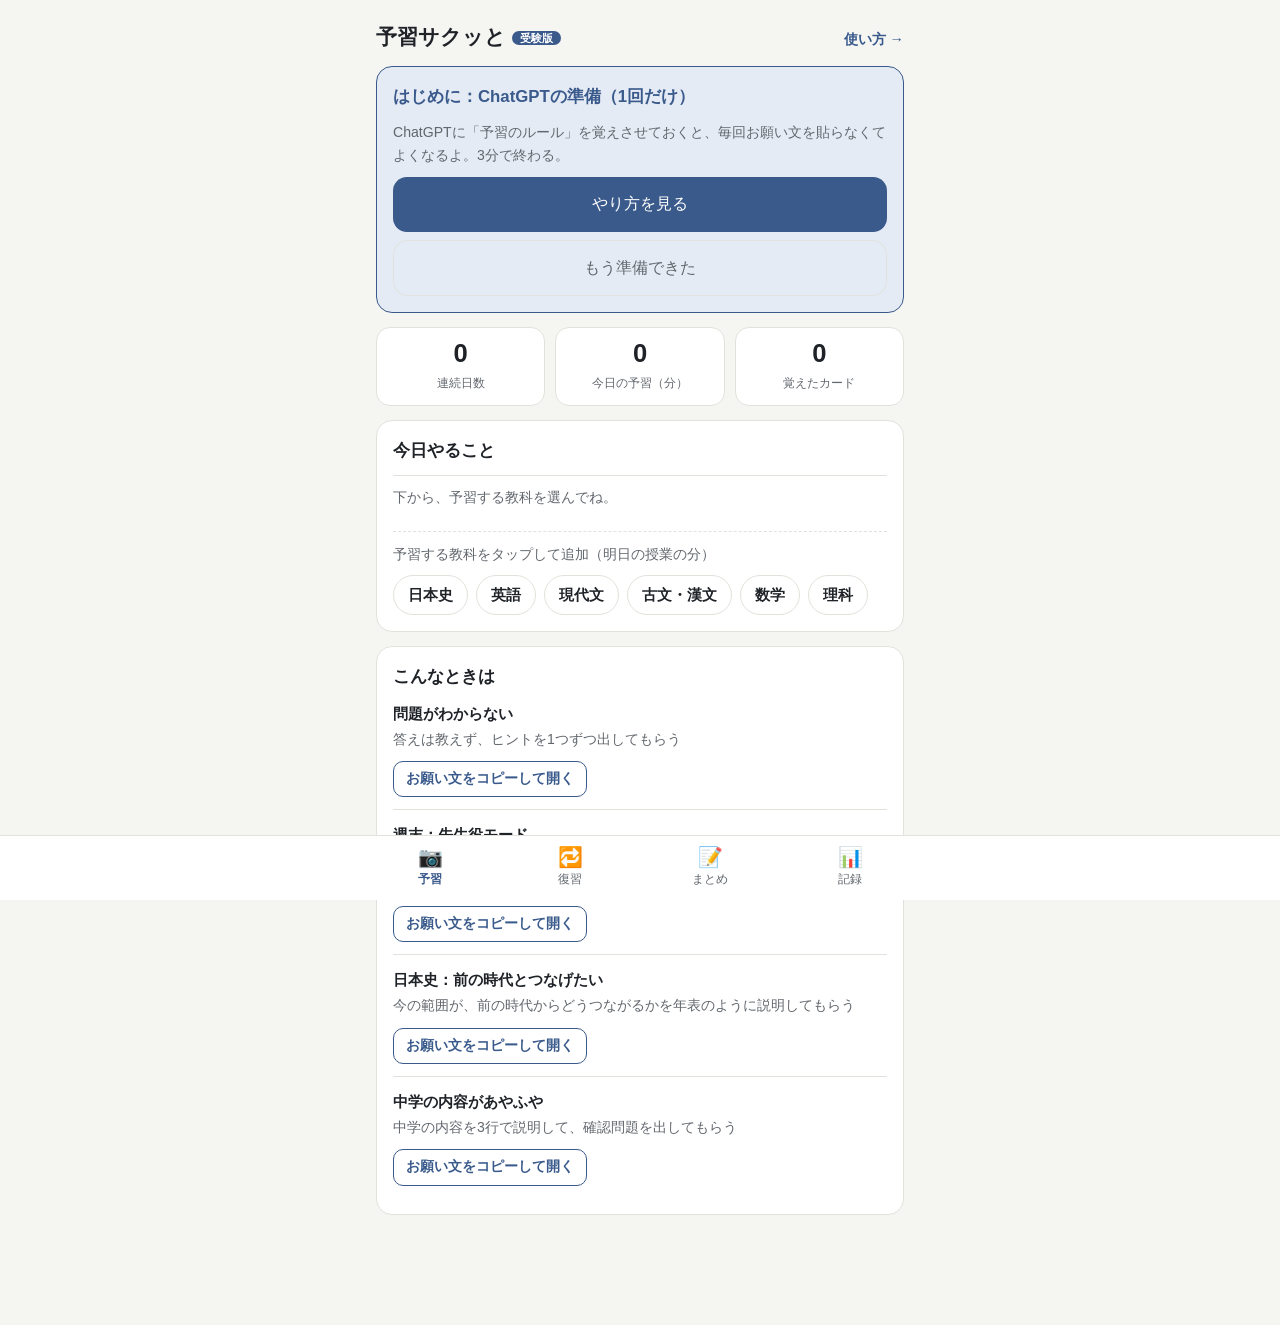
==== index.html @ 602fbe15 "予習サクッと 受験版：日本史の流れ・間隔をあけた復習クイズ・聞き流し・今日やることリスト Co-Authored-By: Claude Opus 5.5 <noreply@anthropic.com>" ====
<!DOCTYPE html>
<html lang="ja">
<head>
<meta charset="UTF-8">
<meta name="viewport" content="width=device-width, initial-scale=1, viewport-fit=cover">
<meta name="robots" content="noindex">
<meta name="apple-mobile-web-app-capable" content="yes">
<meta name="apple-mobile-web-app-title" content="予習サクッと">
<meta name="theme-color" content="#3a5a8c">
<title>予習サクッと 受験版</title>
<meta name="description" content="予習を30分に。日本史は流れで覚えて、忘れる前に復習クイズ。受験まで見すえた予習・暗記アプリ">
<link rel="icon" href="favicon.png">
<link rel="apple-touch-icon" href="apple-touch-icon.png">
<style>
  :root {
    --bg: #f5f5f2;
    --card: #ffffff;
    --text: #1f2328;
    --sub: #62676d;
    --line: #e2e2dc;
    --accent: #3a5a8c;
    --on-accent: #ffffff;
    --accent-soft: #e5ebf5;
    --warm: #c0643c;
    --warm-soft: #f8e8df;
    --good: #2f7a5c;
    --line-green: #06c755;
    --tabbar: #ffffff;
  }
  @media (prefers-color-scheme: dark) {
    :root {
      --bg: #16181c;
      --card: #21252b;
      --text: #eceae6;
      --sub: #a3a7ad;
      --line: #343941;
      --accent: #92b1e3;
      --on-accent: #111a2a;
      --accent-soft: #232d3d;
      --warm: #e38c64;
      --warm-soft: #3a2a22;
      --good: #7cc7a4;
      --tabbar: #1c1f24;
    }
  }
  * { box-sizing: border-box; }
  [hidden] { display: none !important; }
  html, body { margin: 0; }
  body {
    background: var(--bg);
    color: var(--text);
    font-family: -apple-system, BlinkMacSystemFont, "Hiragino Sans", "Noto Sans JP", "Yu Gothic UI", sans-serif;
    line-height: 1.65;
    -webkit-text-size-adjust: 100%;
  }
  main { max-width: 560px; margin: 0 auto; padding: 16px 16px calc(96px + env(safe-area-inset-bottom)); }
  h1 { font-size: 1.3rem; margin: 4px 0 12px; }
  h1 small {
    font-size: .7rem; vertical-align: middle; margin-left: 6px;
    background: var(--accent); color: var(--on-accent); padding: 1px 8px; border-radius: 99px;
  }
  .head { display: flex; justify-content: space-between; align-items: baseline; gap: 8px; }
  .head a { color: var(--accent); font-weight: 700; font-size: .9rem; text-decoration: none; white-space: nowrap; }
  h2 { font-size: 1.05rem; margin: 0 0 10px; }
  p { margin: 0 0 10px; }
  .sub { color: var(--sub); font-size: .88rem; }
  .card {
    background: var(--card);
    border: 1px solid var(--line);
    border-radius: 16px;
    padding: 16px;
    margin-bottom: 14px;
  }
  .tag {
    display: inline-block;
    background: var(--accent-soft); color: var(--accent);
    font-size: .78rem; font-weight: 700;
    padding: 1px 10px; border-radius: 99px;
  }
  button, a.btn { font: inherit; -webkit-tap-highlight-color: transparent; }
  button { border: none; cursor: pointer; }
  .btn {
    display: block; width: 100%; text-align: center; text-decoration: none;
    padding: 14px; border-radius: 14px;
    font-size: 1rem; font-weight: 700;
    background: var(--accent); color: var(--on-accent);
  }
  .btn.ghost { background: transparent; color: var(--accent); border: 1.5px solid var(--accent); }
  .btn.plain { background: transparent; color: var(--sub); border: 1px solid var(--line); font-weight: 500; }
  .btn.line { background: var(--line-green); color: #fff; }
  .btn.small { display: inline-block; width: auto; padding: 6px 12px; font-size: .85rem; border-radius: 10px; }
  .btn:active { transform: scale(.98); }
  .row { display: flex; gap: 10px; }
  .row > * { flex: 1; }

  /* 数字タイル */
  .tiles { display: grid; grid-template-columns: repeat(3, 1fr); gap: 10px; margin-bottom: 14px; }
  .tile {
    background: var(--card); border: 1px solid var(--line); border-radius: 14px;
    padding: 10px 6px; text-align: center;
  }
  .tile b { display: block; font-size: 1.6rem; line-height: 1.2; }
  .tile span { font-size: .75rem; color: var(--sub); }

  /* 今日やること */
  .todo-row { display: flex; align-items: center; gap: 10px; padding: 10px 0; }
  .todo-row + .todo-row { border-top: 1px solid var(--line); }
  .todo-row .chk {
    flex: none; width: 24px; height: 24px; border-radius: 7px;
    border: 2px solid var(--accent); display: grid; place-items: center;
    font-size: .8rem; font-weight: 800; color: var(--on-accent);
  }
  .todo-row.done .chk { background: var(--good); border-color: var(--good); }
  .todo-row .what { flex: 1; min-width: 0; font-weight: 700; }
  .todo-row .what small { display: block; font-weight: 500; color: var(--sub); font-size: .8rem; }
  .todo-row.done .what { color: var(--sub); }
  .todo-row .btn.small { flex: none; }
  .plan-empty { color: var(--sub); font-size: .88rem; padding: 10px 0; border-top: 1px solid var(--line); }
  .pick { margin-top: 12px; padding-top: 12px; border-top: 1px dashed var(--line); }
  .pick p { font-size: .85rem; color: var(--sub); margin-bottom: 8px; }
  .opts { display: flex; flex-wrap: wrap; gap: 8px; }
  .opt {
    padding: 7px 14px; border-radius: 99px; font-size: .92rem; font-weight: 600;
    background: var(--card); color: var(--text); border: 1.5px solid var(--line);
  }
  .opt.on { background: var(--accent); border-color: var(--accent); color: var(--on-accent); }

  /* 予習中 */
  .timer {
    display: flex; align-items: center; justify-content: space-between;
    background: var(--accent); color: var(--on-accent); border-radius: 16px;
    padding: 12px 16px; margin-bottom: 14px;
  }
  .timer b { font-size: 1.6rem; font-variant-numeric: tabular-nums; }
  .timer span { font-size: .85rem; opacity: .9; }
  .step { display: flex; gap: 12px; }
  .step + .step, #a-steps + .step { margin-top: 18px; padding-top: 18px; border-top: 1px dashed var(--line); }
  .step .no {
    flex: none; width: 28px; height: 28px; border-radius: 50%;
    background: var(--accent); color: var(--on-accent); display: grid; place-items: center;
    font-size: .85rem; font-weight: 700;
  }
  .step .body { flex: 1; min-width: 0; }
  .step h3 { font-size: 1rem; margin: 2px 0 6px; }
  details { margin-top: 8px; }
  summary { color: var(--accent); font-size: .88rem; cursor: pointer; }
  pre.prompt {
    white-space: pre-wrap; overflow-wrap: anywhere;
    font-family: inherit; font-size: .82rem;
    background: var(--bg); border: 1px dashed var(--line);
    border-radius: 12px; padding: 10px; margin: 8px 0 0;
  }
  textarea, input[type=number] {
    width: 100%; font: inherit; font-size: 16px;
    padding: 10px; border-radius: 12px;
    border: 1px solid var(--line); background: var(--bg); color: var(--text);
  }
  textarea { min-height: 110px; resize: vertical; }
  .saved {
    background: var(--accent-soft); color: var(--accent);
    border-radius: 12px; padding: 10px 12px; font-size: .9rem; font-weight: 700; margin-top: 10px;
  }
  .warn { background: var(--warm-soft); color: var(--warm); }
  .extra { border-top: 1px solid var(--line); padding: 12px 0; }
  .extra:first-of-type { border-top: none; padding-top: 0; }
  .extra h3 { font-size: .95rem; margin: 0 0 2px; }
  .setup { background: var(--accent-soft); border-color: var(--accent); }
  .setup h2 { color: var(--accent); }
  .howto { margin: 4px 0 0; padding-left: 1.2em; font-size: .88rem; color: var(--sub); }
  .howto li { margin-bottom: 4px; }
  .howto b { color: var(--text); }

  /* チップ */
  .chips { display: flex; gap: 6px; overflow-x: auto; padding-bottom: 4px; margin-bottom: 12px; scrollbar-width: none; }
  .chips::-webkit-scrollbar { display: none; }
  .chip {
    flex: none; border: 1px solid var(--line); background: var(--card); color: var(--text);
    border-radius: 99px; padding: 5px 12px; font-size: .85rem;
  }
  .chip.on { background: var(--accent); border-color: var(--accent); color: var(--on-accent); }

  /* クイズ */
  .big-num { font-size: 2.4rem; font-weight: 800; color: var(--accent); line-height: 1.2; }
  .flash {
    min-height: 230px; display: flex; flex-direction: column; justify-content: center; align-items: center;
    text-align: center; gap: 10px; position: relative;
  }
  .flash .front { font-size: 1.35rem; font-weight: 700; overflow-wrap: anywhere; }
  .flash .front.long { font-size: 1.08rem; text-align: left; }
  .flash .back { font-size: 1.15rem; color: var(--accent); font-weight: 700; overflow-wrap: anywhere; }
  .flash .say {
    position: absolute; right: 10px; top: 10px; background: var(--accent-soft); color: var(--accent);
    border-radius: 99px; padding: 4px 10px; font-size: .8rem; font-weight: 700;
  }
  .qcount { display: flex; justify-content: space-between; font-size: .85rem; color: var(--sub); margin-bottom: 8px; }
  .judge { display: grid; grid-template-columns: 1fr 1fr; gap: 10px; }
  .judge button { padding: 18px 8px; border-radius: 16px; font-size: 1.1rem; font-weight: 700; }
  .judge .ok { background: var(--accent); color: var(--on-accent); }
  .judge .ng { background: var(--warm); color: var(--on-accent); }
  .next-info { text-align: center; font-size: .82rem; color: var(--sub); min-height: 1.4em; margin-top: 8px; }
  .result-big { font-size: 3rem; font-weight: 800; text-align: center; color: var(--accent); margin: 8px 0; }
  .listen-card { min-height: 260px; }
  .listen-card .front { font-size: 1.25rem; }

  /* まとめ・カード一覧 */
  .note { border-top: 1px solid var(--line); padding: 12px 0; }
  .note:first-child { border-top: none; padding-top: 0; }
  .note-head { display: flex; align-items: center; gap: 8px; margin-bottom: 4px; }
  .note-head .date { color: var(--sub); font-size: .82rem; flex: 1; }
  .note ul { margin: 0; padding-left: 1.2em; }
  .note li { margin-bottom: 2px; }
  .note ul.flow { list-style: none; padding: 0; display: grid; gap: 4px; }
  .note ul.flow li { background: var(--bg); border-radius: 10px; padding: 6px 10px; }
  .note ul.flow small { color: var(--warm); font-weight: 800; margin-right: 6px; }
  .link-del { background: none; color: var(--sub); font-size: .78rem; padding: 2px 4px; text-decoration: underline; }
  .empty { color: var(--sub); font-size: .9rem; text-align: center; padding: 16px 0; }
  .clist { font-size: .88rem; }
  .clist div { display: flex; gap: 8px; padding: 6px 0; border-bottom: 1px solid var(--line); align-items: flex-start; }
  .clist div span:first-child { flex: 1.2; font-weight: 700; overflow-wrap: anywhere; }
  .clist div span:nth-child(2) { flex: 1; color: var(--sub); overflow-wrap: anywhere; }
  .lv { font-size: .7rem; color: var(--sub); white-space: nowrap; }

  /* グラフ */
  .chart { position: relative; height: 160px; margin: 8px 0 4px; }
  .bars { position: absolute; inset: 0; display: flex; align-items: flex-end; gap: 2px; }
  .bars .col {
    flex: 1; height: 100%; display: flex; align-items: flex-end; justify-content: center;
    background: none; padding: 0; position: relative;
  }
  .bars .bar { width: 70%; max-width: 18px; background: var(--accent); border-radius: 4px 4px 0 0; min-height: 0; }
  .bars .col.sel .bar { outline: 2px solid var(--text); outline-offset: 1px; }
  .goal {
    position: absolute; left: 0; right: 0; z-index: 2;
    border-top: 1.5px dashed var(--warm); pointer-events: none;
  }
  .goal span {
    position: absolute; left: 0; top: -22px; font-size: .72rem; color: var(--warm); font-weight: 700;
    background: var(--card); padding: 0 4px; border-radius: 4px;
  }
  .baseline { position: absolute; left: 0; right: 0; bottom: 0; border-top: 1px solid var(--line); }
  .xlabels { display: flex; gap: 2px; font-size: .68rem; color: var(--sub); text-align: center; }
  .xlabels span { flex: 1; }
  .xlabels span.today { color: var(--text); font-weight: 700; }
  .chart-info { font-size: .88rem; min-height: 1.5em; margin-top: 6px; }

  /* タブ */
  nav.tabs {
    position: fixed; left: 0; right: 0; bottom: 0; z-index: 5;
    background: var(--tabbar); border-top: 1px solid var(--line);
    display: flex; justify-content: center;
    padding-bottom: env(safe-area-inset-bottom);
  }
  nav.tabs button {
    flex: 1; max-width: 140px; background: none; color: var(--sub);
    padding: 8px 2px 10px; font-size: .75rem; position: relative;
  }
  nav.tabs button b { display: block; font-size: 1.25rem; line-height: 1.3; }
  nav.tabs button.on { color: var(--accent); font-weight: 700; }
  nav.tabs .badge {
    position: absolute; top: 4px; left: calc(50% + 8px);
    background: var(--warm); color: var(--on-accent); font-size: .65rem; font-weight: 800;
    border-radius: 99px; padding: 0 6px; line-height: 1.5;
  }

  .toast {
    position: fixed; left: 50%; bottom: calc(84px + env(safe-area-inset-bottom)); transform: translateX(-50%);
    background: var(--text); color: var(--bg);
    padding: 10px 18px; border-radius: 99px; font-size: .9rem; z-index: 10;
    opacity: 0; pointer-events: none; transition: opacity .2s; white-space: nowrap;
  }
  .toast.show { opacity: 1; }
</style>
</head>
<body>
<main>

  <!-- ===== 予習（ホーム） ===== -->
  <section id="tab-home">
    <div id="home-idle">
      <div class="head">
        <h1>予習サクッと<small>受験版</small></h1>
        <a href="guide.html">使い方 →</a>
      </div>
      <div class="card setup" id="setup-banner" hidden>
        <h2>はじめに：ChatGPTの準備（1回だけ）</h2>
        <p class="sub">ChatGPTに「予習のルール」を覚えさせておくと、毎回お願い文を貼らなくてよくなるよ。3分で終わる。</p>
        <a class="btn" href="guide.html#junbi">やり方を見る</a>
        <button class="btn plain" id="setup-done" style="margin-top:8px">もう準備できた</button>
      </div>
      <div class="tiles">
        <div class="tile"><b id="t-streak">0</b><span>連続日数</span></div>
        <div class="tile"><b id="t-today">0</b><span>今日の予習（分）</span></div>
        <div class="tile"><b id="t-cards">0</b><span>覚えたカード</span></div>
      </div>

      <div class="card">
        <h2>今日やること</h2>
        <div id="todo"></div>
        <div class="pick">
          <p>予習する教科をタップして追加（明日の授業の分）</p>
          <div class="opts" id="plan-opts"></div>
        </div>
      </div>

      <div class="card">
        <h2>こんなときは</h2>
        <div class="extra">
          <h3>問題がわからない</h3>
          <p class="sub">答えは教えず、ヒントを1つずつ出してもらう</p>
          <button class="btn small ghost" data-extra="hint">お願い文をコピーして開く</button>
        </div>
        <div class="extra">
          <h3>週末：先生役モード</h3>
          <p class="sub">習ったことをChatGPTに説明して、まちがいを見つけてもらう。日本史の流れの確認にぴったり</p>
          <button class="btn small ghost" data-extra="teach">お願い文をコピーして開く</button>
        </div>
        <div class="extra">
          <h3>日本史：前の時代とつなげたい</h3>
          <p class="sub">今の範囲が、前の時代からどうつながるかを年表のように説明してもらう</p>
          <button class="btn small ghost" data-extra="link">お願い文をコピーして開く</button>
        </div>
        <div class="extra">
          <h3>中学の内容があやふや</h3>
          <p class="sub">中学の内容を3行で説明して、確認問題を出してもらう</p>
          <button class="btn small ghost" data-extra="junior">お願い文をコピーして開く</button>
        </div>
      </div>
    </div>

    <div id="home-active" hidden>
      <div class="timer">
        <div><span id="a-subj">日本史</span><br><span>予習中</span></div>
        <b id="a-time">0:00</b>
      </div>

      <div class="card">
        <div id="a-steps"></div>
        <div class="step">
          <div class="no" id="a-paste-no">5</div>
          <div class="body">
            <h3>ChatGPTの最初の返事をここに貼る</h3>
            <p class="sub">返事の下にある<b>コピーボタン</b>（四角が2つ重なったマーク）を押す → 下に貼りつけ。カードとまとめが自動で保存されるよ。</p>
            <textarea id="a-paste" placeholder="ここに貼りつけ"></textarea>
            <button class="btn ghost" id="a-save" style="margin-top:8px">カードとまとめを保存</button>
            <div id="a-saved" hidden></div>
          </div>
        </div>
      </div>

      <div class="card" id="finish-box">
        <h2>予習おわり！</h2>
        <div class="row" style="align-items:center">
          <span style="flex:none">かかった時間</span>
          <input type="number" id="a-min" min="1" max="180" inputmode="numeric" style="flex:1">
          <span style="flex:none">分</span>
        </div>
        <button class="btn" id="a-finish" style="margin-top:12px">記録する</button>
        <button class="btn plain" id="a-cancel" style="margin-top:8px">やめる（記録しない）</button>
      </div>
    </div>
  </section>

  <!-- ===== 復習クイズ ===== -->
  <section id="tab-quiz" hidden>
    <h1>復習クイズ</h1>
    <div class="chips" id="quiz-chips"></div>

    <div id="quiz-start">
      <div class="card" style="text-align:center">
        <div id="due-box"></div>
        <button class="btn" id="quiz-go" style="margin-top:12px">復習スタート</button>
        <button class="btn ghost" id="practice-go" style="margin-top:10px">先取りで10問練習</button>
        <p class="sub" style="margin:10px 0 0">○にしたカードは、1日後→3日後→1週間後→2週間後…と、忘れかけたころにまた出てくるよ。</p>
      </div>
      <div class="card" id="listen-box">
        <h2>🎧 聞き流し</h2>
        <p class="sub">問題 → 少し待って → 答え、の順にスマホが読み上げるよ。電車で目を休めたいときに。</p>
        <button class="btn ghost" id="listen-go">聞き流しをはじめる</button>
        <p class="sub" style="margin:8px 0 0">※ 画面をつけたままにしてね（ロックすると止まるよ）</p>
      </div>
      <p class="sub" id="card-summary" style="text-align:center"></p>
    </div>

    <div id="quiz-play" hidden>
      <div class="qcount"><span id="q-no"></span><span id="q-subj"></span></div>
      <div class="card flash">
        <button class="say" id="q-say" aria-label="読み上げる">🔊</button>
        <div class="front" id="q-front"></div>
        <div class="back" id="q-back" hidden></div>
      </div>
      <button class="btn" id="q-show">答えを見る</button>
      <div class="judge" id="q-judge" hidden>
        <button class="ng" id="q-ng">まだ ×</button>
        <button class="ok" id="q-ok">覚えた ○</button>
      </div>
      <div class="next-info" id="q-next"></div>
      <button class="link-del" id="q-quit" style="display:block;margin:10px auto 0">クイズをやめる</button>
    </div>

    <div id="quiz-end" class="card" hidden>
      <p style="text-align:center;margin:0">今回の結果</p>
      <div class="result-big" id="q-result"></div>
      <p class="sub" style="text-align:center" id="q-comment"></p>
      <button class="btn" id="q-again">つづける</button>
      <button class="btn plain" id="q-back-start" style="margin-top:8px">もどる</button>
    </div>

    <div id="listen-play" hidden>
      <div class="qcount"><span id="l-no"></span><span id="l-subj"></span></div>
      <div class="card flash listen-card">
        <div class="front" id="l-front"></div>
        <div class="back" id="l-back" hidden></div>
      </div>
      <button class="btn" id="listen-stop">■ 止める</button>
    </div>

    <details class="card">
      <summary>カードの一覧を見る</summary>
      <div class="clist" id="card-list" style="margin-top:10px"></div>
    </details>
  </section>

  <!-- ===== まとめ ===== -->
  <section id="tab-notes" hidden>
    <h1>授業前のまとめ</h1>
    <p class="sub">授業の前の5分で見返そう。日本史は「原因→出来事→結果」で並んでいるよ。</p>
    <div class="chips" id="note-chips"></div>
    <div class="card" id="note-list"></div>
  </section>

  <!-- ===== 記録 ===== -->
  <section id="tab-log" hidden>
    <h1>記録</h1>
    <div class="tiles">
      <div class="tile"><b id="l-streak">0</b><span>連続日数</span></div>
      <div class="tile"><b id="l-days">0</b><span>7日間で予習</span></div>
      <div class="tile"><b id="l-rev">0</b><span>7日間の復習（枚）</span></div>
    </div>
    <div class="card">
      <h2>毎日の予習時間（分）</h2>
      <p class="sub" style="margin:0 0 16px">最近14日間（太字の日付が今日）。棒を押すとくわしく見られるよ。</p>
      <div class="chart" id="chart">
        <div class="baseline"></div>
        <div class="goal" id="goal"><span>目標30分</span></div>
        <div class="bars" id="bars"></div>
      </div>
      <div class="xlabels" id="xlabels"></div>
      <div class="chart-info" id="chart-info"></div>
    </div>
    <div class="card">
      <h2>がんばりを報告する</h2>
      <p class="sub">この1週間の記録を、相談している人にLINEで送れるよ。</p>
      <button class="btn line" id="report">LINEで報告する</button>
    </div>
    <div class="card">
      <h2>ChatGPTの準備</h2>
      <p class="sub">ChatGPTのプロジェクト「予習」の「指示」に、このルールを貼っておくと、毎回のお願い文がいらなくなるよ。</p>
      <button class="btn ghost" id="copy-rules">予習のルールをコピー</button>
      <details>
        <summary>ルールの中身を見る</summary>
        <pre class="prompt" id="rules-text"></pre>
      </details>
      <p class="sub" style="margin:10px 0 0">くわしいやり方は <a href="guide.html#junbi" style="color:var(--accent)">使い方ガイド</a> へ。</p>
    </div>
    <div class="card">
      <h2>ホーム画面に置く</h2>
      <p class="sub" style="margin:0">Safariでこのページを開いて、下の「共有」ボタン（□に↑）→「ホーム画面に追加」。アプリみたいにすぐ開けるよ。</p>
    </div>
    <a class="btn ghost" href="guide.html" style="margin-bottom:14px">使い方ガイドを見る</a>
    <div class="card">
      <h2>データ</h2>
      <p class="sub">記録はこのスマホの中だけに保存されます。機種変更の前は「書き出し」でバックアップしてね。</p>
      <div class="row">
        <button class="btn small ghost" id="export">書き出し</button>
        <button class="btn small ghost" id="import-btn">読み込み</button>
        <button class="btn small plain" id="reset">全部消す</button>
      </div>
      <input type="file" id="import" accept="application/json,.json" hidden>
    </div>
  </section>

</main>

<nav class="tabs" id="tabs">
  <button data-tab="home" class="on"><b>📷</b>予習</button>
  <button data-tab="quiz"><b>🔁</b>復習<span class="badge" id="due-badge" hidden></span></button>
  <button data-tab="notes"><b>📝</b>まとめ</button>
  <button data-tab="log"><b>📊</b>記録</button>
</nav>
<div class="toast" id="toast"></div>

<script>
// ================= 設定 =================
// text: true の教科は、写真の代わりにカメラの文字読み取りで送る（写真の回数の節約）
const SUBJECTS = [
  { k: "jh", name: "日本史", say: "日本史", note: "流れ・一問一答", card: "問題｜答え（一問一答）", text: true },
  { k: "en", name: "英語", say: "英語", note: "単語・和訳", card: "英単語・熟語｜意味", text: true },
  { k: "ge", name: "現代文", say: "現代文", note: "言葉・読解", card: "言葉｜意味" },
  { k: "ko", name: "古文・漢文", say: "古文」か「漢文", note: "古語・訳", card: "古語・句法｜意味" },
  { k: "ma", name: "数学", say: "数学", note: "例題・公式", card: "公式・用語｜意味や使い方" },
  { k: "sc", name: "理科", say: "理科", note: "用語・しくみ", card: "用語｜意味" },
];
const GPT_URL = "https://chatgpt.com/";
const GOAL = 30;
const STORE_KEY = "yoshu-juken-v1";
// ○が続くたびに、次に出すまでの日数をのばす（1日後→3日後→1週間後→2週間後→1か月後→2か月後）
const INTERVALS = [1, 3, 7, 14, 30, 60];
const MASTER_LEVEL = 3; // 1週間後の復習まで○ → 「覚えた」
const ROUND = 20;       // 復習クイズ1回の枚数

// ChatGPTのプロジェクト「予習」の「指示」に貼るルール（guide.html にも同じ文があるので、変えるときは両方直す）
const RULES = `あなたは高校2年生（文系・私立大学志望）の予習を手伝う先生です。このプロジェクトのチャットでは、次のルールを守ってください。

■教科
最初のメッセージに書いてある教科（日本史・英語・現代文・古文・漢文・数学・理科）の先生として答えてください。書いていなければ、写真や文章から判断してください。

■いつものルール
・答えや全文の訳を、いきなり出さない。まずヒントを出す。（日本史だけは、流れの説明から始めてよい）
・中学生にもわかる言葉で、短く説明する。
・私が「次」と送ったら、次のヒントを出す。
・私が「答え合わせ」と送ったら、全文の訳・解き方・質問の答えを出す。
・私が「降参」と送ったら、最初からていねいに説明する。

■教科ごとにやること
日本史：この範囲の流れを「原因→出来事→結果」の短いストーリーで説明／覚えにくい年号があれば語呂合わせを1つ／大事な語句は【カード】に一問一答で入れる
英語：1文ずつ意味をつかむヒント／大事な文法を1つ／授業で聞かれそうな質問を3つ（答えはまだ出さない）
現代文：むずかしい言葉の説明／筆者の言いたいことを見つけるヒント／授業で聞かれそうな質問を3つ（答えはまだ出さない）
古文・漢文：大事な古語や句法の意味／大事な文法を1つ／1文ずつ現代語訳のヒント
数学：このページで習うことを3行で説明／例題の解き方のヒントを1段ずつ／必要な中学の内容を1つ
理科：このページで習うことを3行で説明／大事な用語の意味／例題があれば解き方のヒントを1段ずつ

■最初の返事の最後に、アプリに保存するため、必ず次の形をつける（予習以外のお願いのときは、つけなくてよい）
【まとめ】
・授業の前に見返すポイントを3つ（1行に1つ。日本史は「原因：」「出来事：」「結果：」で始まる3行にする）
【カード】
覚えること｜意味（日本史は「問題｜答え」の一問一答にする）
（1行に1つ、10個まで。表にしないで「｜」で区切る）`;

const TAIL = s => `
最後に、アプリに保存するので、次の形で必ず出してください。
【まとめ】
${s.k === "jh" ? "・「原因：」「出来事：」「結果：」で始まる3行" : "・授業の前に見返すポイントを3つ（1行に1つ）"}
【カード】
${s.card}
（1行に1つ、10個まで。表にしないで「｜」で区切る）`;

// プロジェクトを作っていないとき用のお願い文
const PROMPTS = {
  jh: s => `あなたは高校2年生向けの日本史の先生です。
送った写真や文章は、明日の授業で習う教科書のページです。予習を手伝ってください。

1. この範囲の流れを「原因→出来事→結果」の短いストーリーで説明してください。
2. 覚えにくい年号があれば、語呂合わせを1つ作ってください。
3. 大事な語句を、一問一答の問題にしてください（最後の【カード】に入れてください）。
${TAIL(s)}`,
  en: s => `あなたは高校2年生向けの英語の先生です。
送った写真や文章は、明日の授業で習う教科書のページです。予習を手伝ってください。

1. 1文ずつ、意味をつかむためのヒントを出してください。まだ全文の訳は出さないでください。
2. 大事な文法を1つだけ、かんたんに説明してください。
3. 授業で先生に聞かれそうな質問を3つ出してください（答えはまだ出さない）。

私が「答え合わせ」と送ったら、全文の訳と質問の答えを出してください。
${TAIL(s)}`,
  ge: s => `あなたは高校2年生向けの国語（現代文）の先生です。
送った写真や文章は、明日の授業で読む文章です。予習を手伝ってください。

1. 読み方や意味がむずかしい言葉を選んで、かんたんに説明してください。
2. 筆者がいちばん言いたいことを見つけるためのヒントを出してください（答えはまだ出さない）。
3. 授業で先生に聞かれそうな質問を3つ出してください（答えはまだ出さない）。

私が「答え合わせ」と送ったら、段落ごとの要約と質問の答えを出してください。
${TAIL(s)}`,
  ko: s => `あなたは高校2年生向けの古文・漢文の先生です。
送った写真や文章は、明日の授業で読む教科書のページです。予習を手伝ってください。

1. 大事な古語（漢文なら大事な漢字や句法）を選んで、意味を説明してください。
2. 大事な文法（助動詞や返り点など）を1つだけ、かんたんに説明してください。
3. 1文ずつ、現代語訳のヒントを出してください。まだ全文の訳は出さないでください。

私が「答え合わせ」と送ったら、全文の現代語訳を出してください。
${TAIL(s)}`,
  ma: s => `あなたは高校2年生向けの数学の先生です。
送った写真や文章は、明日の授業で習う教科書のページです。予習を手伝ってください。

1. このページで習うことを、中学生にもわかる言葉で3行で説明してください。
2. 例題の解き方を、ヒントとして1段ずつ出してください。一気に答えを出さないでください。
3. このページを理解するのに必要な中学の内容があれば、1つだけ教えてください。

私が「次」と送ったら次のヒントを、「答え合わせ」と送ったら解き方の全体を出してください。
${TAIL(s)}`,
  sc: s => `あなたは高校2年生向けの理科の先生です。
送った写真や文章は、明日の授業で習う教科書のページです。予習を手伝ってください。

1. このページで習うことを、中学生にもわかる言葉で3行で説明してください。
2. 大事な用語を選んで、意味をかんたんに説明してください。
3. 例題があれば、解き方のヒントを1段ずつ出してください。一気に答えを出さないでください。

私が「次」と送ったら次のヒントを、「答え合わせ」と送ったら解き方の全体を出してください。
${TAIL(s)}`,
};
const TIPS = {
  jh: "流れ（原因→出来事→結果）を読んで、ノートに3行で書いてみよう。わからない語句は、そのまま質問してOK。",
  en: "ヒントを見て、まず自分で訳してみる。むずかしければ「答え合わせ」と送ってOK。",
  ge: "筆者の言いたいことを自分の言葉で1行書いてから「答え合わせ」と送ろう。",
  ko: "ヒントを見て訳してみる。むずかしければ「答え合わせ」と送ってOK。",
  ma: "ヒントを見て例題を解いてみる。つまったら「次」と送ると、次のヒントが出るよ。",
  sc: "ヒントを見て、用語の意味を自分の言葉で言えるか確かめよう。例題は「次」で1段ずつ。",
};
const EXTRAS = {
  hint: `高校2年生です。写真の問題がわかりません。
答えはすぐに教えないでください。ヒントを1つずつ出して、私が自分で解けるように手伝ってください。
私が「降参」と送ったときだけ、解き方を最初から説明してください。`,
  teach: `今から私が、今週の授業で習ったことをあなたに説明します。あなたは生徒の役です。
私の説明にまちがいや足りないところがあれば、質問する形で教えてください。
最後に、私の理解度を5段階で教えて、もう一度確認するとよいところを1つ教えてください。
では説明します：`,
  link: `高校2年生です。日本史で今、「（ここに今の範囲を書く）」を習っています。
この範囲が、1つ前の時代からどうつながっているかを、年表のように5行で説明してください。
最後に、つながりを確かめる一問一答を5問出してください。答えは私が答えてから教えてください。`,
  junior: `高校2年生です。授業で、中学で習った「（ここに内容を書く）」があやふやです。
中学生にもわかる言葉で3行で説明して、確認問題を3問出してください。
答えは、私が答えを送ってから教えてください。`,
};

// ================= データ =================
function blank() {
  return { setupDone: false, sessions: [], cards: [], notes: [], active: null, plan: { date: "", subjects: [] }, revlog: {} };
}
function load() {
  try {
    const d = JSON.parse(localStorage.getItem(STORE_KEY) || "null");
    if (d && Array.isArray(d.cards)) return Object.assign(blank(), d);
  } catch (e) {}
  return blank();
}
let state = load();
function save() {
  try { localStorage.setItem(STORE_KEY, JSON.stringify(state)); } catch (e) {}
}

// ================= 小道具 =================
const $ = id => document.getElementById(id);
const WD = ["日", "月", "火", "水", "木", "金", "土"];
const subjOf = k => SUBJECTS.find(s => s.k === k) || SUBJECTS[0];
const uid = () => Date.now().toString(36) + Math.random().toString(36).slice(2, 6);
const sleep = ms => new Promise(r => setTimeout(r, ms));
function ymd(d) {
  return d.getFullYear() + "-" + String(d.getMonth() + 1).padStart(2, "0") + "-" + String(d.getDate()).padStart(2, "0");
}
const today = () => ymd(new Date());
function parseYmd(s) { const p = s.split("-"); return new Date(+p[0], p[1] - 1, +p[2]); }
function addDays(d, n) { const x = new Date(d); x.setDate(x.getDate() + n); return x; }
function md(d) { return `${d.getMonth() + 1}/${d.getDate()}(${WD[d.getDay()]})`; }
function esc(s) {
  return String(s).replace(/[&<>"']/g, c => ({ "&": "&amp;", "<": "&lt;", ">": "&gt;", '"': "&quot;", "'": "&#39;" }[c]));
}
function toast(msg) {
  const t = $("toast");
  t.textContent = msg;
  t.classList.add("show");
  clearTimeout(toast.h);
  toast.h = setTimeout(() => t.classList.remove("show"), 2200);
}
function copyText(text) {
  // タップの直後に同期的にコピーする（iPhoneでも確実に動くように）
  let ok = false;
  const ta = document.createElement("textarea");
  ta.value = text;
  ta.setAttribute("readonly", "");
  ta.style.position = "fixed";
  ta.style.opacity = "0";
  document.body.appendChild(ta);
  ta.select();
  ta.setSelectionRange(0, text.length);
  try { ok = document.execCommand("copy"); } catch (e) {}
  ta.remove();
  if (!ok && navigator.clipboard) {
    navigator.clipboard.writeText(text).catch(() => {});
    ok = true;
  }
  return ok;
}

// ================= 集計 =================
function minutesOn(dateStr) {
  return state.sessions.filter(s => s.date === dateStr).reduce((a, s) => a + s.min, 0);
}
function studied(dateStr) { return state.sessions.some(s => s.date === dateStr); }
function studiedSubjToday(k) { return state.sessions.some(s => s.date === today() && s.subject === k); }
function streak() {
  let d = new Date(), n = 0;
  if (!studied(ymd(d))) d = addDays(d, -1); // 今日まだなら昨日から数える
  while (studied(ymd(d))) { n++; d = addDays(d, -1); }
  return n;
}
function masteredCount() { return state.cards.filter(c => (c.level || 0) >= MASTER_LEVEL).length; }
function cardsFor(f) { return state.cards.filter(c => f === "all" || c.subject === f); }
function dueFor(f) {
  const t = today();
  return cardsFor(f).filter(c => (c.due || t) <= t)
    .sort((a, b) => (a.due || "").localeCompare(b.due || "") || (a.level || 0) - (b.level || 0));
}
function reviewedOn(dateStr) { const r = state.revlog[dateStr]; return r ? r.ok + r.ng : 0; }
function todayPlan() { return state.plan && state.plan.date === today() ? state.plan.subjects : []; }

// ================= ChatGPTの返事を読み取る =================
function section(text, name) {
  const mark = "【" + name + "】";
  const i = text.lastIndexOf(mark);
  if (i < 0) return "";
  const rest = text.slice(i + mark.length);
  const end = rest.indexOf("【");
  return end >= 0 ? rest.slice(0, end) : rest;
}
function cleanLine(line) {
  return line.replace(/^\s*(?:[-・*•●◦]|\d+[.)．、]|[（(]\d+[)）]|Q\d+[.:：]?)\s*/, "").trim();
}
function parseReply(raw) {
  const text = raw.replace(/\r/g, "").replace(/\*\*/g, "").replace(/`/g, "");
  const cardPart = section(text, "カード") || text;
  const cards = [];
  cardPart.split("\n").forEach(line => {
    if (!/[|｜]/.test(line)) return;
    if (/^[\s|｜:：\-ー—]+$/.test(line)) return; // 表の区切り線
    const parts = line.split(/[|｜]/).map(cleanLine).filter(Boolean);
    if (parts.length < 2) return;
    const front = parts[0].slice(0, 120);
    const back = parts.slice(1).join(" / ").slice(0, 200);
    // 見出し行（「覚えること｜意味」「問題｜答え」など）はとばす
    if (/^意味/.test(back) || (/^問題/.test(front) && /^答え/.test(back)) ||
        (/^(単語|英単語|古語|言葉|用語|公式|覚えること)/.test(front) && /意味/.test(back))) return;
    cards.push({ front, back });
  });
  const points = section(text, "まとめ").split("\n")
    .map(cleanLine)
    .filter(l => l && !/[|｜]/.test(l) && !/ポイントを3つ|で始まる3行/.test(l))
    .slice(0, 5)
    .map(l => l.slice(0, 200));
  return { cards, points };
}

// ================= 予習（ホーム） =================
function stepsFor(s) {
  const open = {
    t: "ChatGPTを開いて、プロジェクト「予習」で新しいチャット",
    html: `<a class="btn" href="${GPT_URL}" target="_blank" rel="noopener">ChatGPT を開く</a>
      <p class="sub" style="margin:8px 0 0">左上のメニュー → プロジェクト「予習」→ 新しいチャット</p>`,
  };
  const fallback = `<details><summary>プロジェクトを作っていないときは</summary>
      <p class="sub" style="margin:8px 0 0">教科名の代わりに、このお願い文を貼って送ってね。</p>
      <pre class="prompt">${esc(PROMPTS[s.k](s))}</pre>
      <button class="btn small ghost copy-prompt" style="margin-top:8px">お願い文をコピー</button></details>`;
  const hint = { t: s.k === "jh" ? "流れを読んで、自分でまとめる" : "ヒントを見て、自分で考える", html: `<p class="sub" style="margin:0">${TIPS[s.k]}</p>` };
  if (s.text) return [
    {
      t: "教科書の文をコピーする",
      html: `<ol class="howto">
        <li>iPhoneの<b>カメラ</b>を教科書の本文に向ける</li>
        <li>右下の<b>文字読み取りマーク</b>（枠の中に線）を押す</li>
        <li><b>「すべてを選択」→「コピー」</b></li></ol>
        <p class="sub" style="margin:6px 0 0">写真を送る回数（1日数回まで）を節約できるよ。うまくいかなければ写真でもOK。</p>`,
    },
    open,
    { t: `「${s.say}」と打って、貼りつけて送る`, html: `<p class="sub" style="margin:0">入力欄に「${s.say}」と打って改行 → 長押しして「ペースト」→ 送信</p>${fallback}` },
    hint,
  ];
  return [
    open,
    { t: `「${s.say}」と打って、教科書を撮って送る`, html: `<p class="sub" style="margin:0">入力欄に「${s.say}」と打つ →「＋」→「カメラ」で明日やるページを撮る → 送信</p>${fallback}` },
    hint,
  ];
}

function renderTodo() {
  const due = dueFor("all").length;
  const plan = todayPlan();
  let html = "";
  if (due > 0) {
    html += `<div class="todo-row"><span class="chk"></span>
      <span class="what">復習クイズ<small>${due}枚・約${Math.max(1, Math.ceil(due * 10 / 60))}分</small></span>
      <button class="btn small" data-go="review">はじめる</button></div>`;
  } else if (state.cards.length) {
    html += `<div class="todo-row done"><span class="chk">✓</span>
      <span class="what">復習クイズ<small>今日の分はおわり！</small></span></div>`;
  }
  plan.forEach(k => {
    const s = subjOf(k);
    const done = studiedSubjToday(k);
    html += `<div class="todo-row${done ? " done" : ""}"><span class="chk">${done ? "✓" : ""}</span>
      <span class="what">予習：${s.name}<small>${s.note}</small></span>
      <button class="btn small${done ? " ghost" : ""}" data-subj="${k}">${done ? "もう一度" : "はじめる"}</button></div>`;
  });
  if (!plan.length) html += `<div class="plan-empty">下から、予習する教科を選んでね。</div>`;
  $("todo").innerHTML = html;
  $("plan-opts").innerHTML = SUBJECTS.map(s =>
    `<button class="opt${plan.includes(s.k) ? " on" : ""}" data-plan="${s.k}">${s.name}</button>`).join("");
}

function renderHome() {
  $("t-streak").textContent = streak();
  $("t-today").textContent = minutesOn(today());
  $("t-cards").textContent = masteredCount();
  $("setup-banner").hidden = !!state.setupDone;
  renderTodo();
  renderBadge();

  const a = state.active;
  $("home-idle").hidden = !!a;
  $("home-active").hidden = !a;
  if (a) {
    const s = subjOf(a.subject);
    const steps = stepsFor(s);
    $("a-subj").textContent = s.name;
    $("a-steps").innerHTML = steps.map((st, i) => `
      <div class="step"><div class="no">${i + 1}</div>
        <div class="body"><h3>${st.t}</h3>${st.html}</div></div>`).join("");
    $("a-paste-no").textContent = steps.length + 1;
    if ($("a-paste").value !== (a.draft || "")) $("a-paste").value = a.draft || "";
    tick();
  }
}
function renderBadge() {
  const n = dueFor("all").length;
  $("due-badge").hidden = !n;
  $("due-badge").textContent = n > 99 ? "99+" : n;
}
function elapsedMin() {
  if (!state.active) return 0;
  return Math.max(1, Math.round((Date.now() - state.active.start) / 60000));
}
function tick() {
  if (!state.active) return;
  const sec = Math.floor((Date.now() - state.active.start) / 1000);
  const m = Math.floor(sec / 60), s = sec % 60;
  $("a-time").textContent = `${m}:${String(s).padStart(2, "0")}`;
  if (document.activeElement !== $("a-min")) $("a-min").value = Math.min(180, elapsedMin());
}
setInterval(tick, 1000);

function startPrep(k) {
  state.active = { subject: k, start: Date.now(), draft: "" };
  save();
  $("a-saved").hidden = true;
  renderHome();
  window.scrollTo(0, 0);
}
$("todo").addEventListener("click", e => {
  const b = e.target.closest("button");
  if (!b) return;
  if (b.dataset.subj) startPrep(b.dataset.subj);
  if (b.dataset.go === "review") { show("quiz"); startReview(); }
});
$("plan-opts").addEventListener("click", e => {
  const b = e.target.closest("[data-plan]");
  if (!b) return;
  const k = b.dataset.plan;
  const plan = todayPlan().slice();
  const i = plan.indexOf(k);
  if (i >= 0) plan.splice(i, 1); else plan.push(k);
  // 表示はいつも教科の並び順にそろえる
  state.plan = { date: today(), subjects: SUBJECTS.map(s => s.k).filter(x => plan.includes(x)) };
  save();
  renderTodo();
});

$("a-steps").addEventListener("click", e => {
  if (!e.target.closest(".copy-prompt") || !state.active) return;
  const s = subjOf(state.active.subject);
  copyText(PROMPTS[s.k](s));
  toast("お願い文をコピーしたよ");
});
$("setup-done").addEventListener("click", () => {
  state.setupDone = true;
  save();
  renderHome();
});

$("a-paste").addEventListener("input", () => {
  if (!state.active) return;
  state.active.draft = $("a-paste").value;
  save();
});

$("a-save").addEventListener("click", () => {
  const raw = $("a-paste").value.trim();
  const box = $("a-saved");
  box.hidden = false;
  if (!raw) {
    box.className = "saved warn";
    box.textContent = "まだ何も貼られていないよ";
    return;
  }
  const subj = state.active.subject;
  const { cards, points } = parseReply(raw);
  const t = today();
  let added = 0;
  cards.forEach(c => {
    const same = state.cards.find(x => x.subject === subj && x.front.toLowerCase() === c.front.toLowerCase());
    if (same) { same.back = c.back; return; }
    // 新しいカードは今日の復習に入れる
    state.cards.push({ id: uid(), subject: subj, front: c.front, back: c.back, date: t, level: 0, due: t });
    added++;
  });
  if (points.length) state.notes.unshift({ id: uid(), subject: subj, date: t, points });
  save();
  renderBadge();
  if (!cards.length && !points.length) {
    box.className = "saved warn";
    box.textContent = "カードとまとめが見つからなかったよ。ChatGPTに「【まとめ】と【カード】の形で出して」と送ってから、もう一度貼ってみて。";
    return;
  }
  box.className = "saved";
  box.textContent = `保存したよ！ 新しいカード ${added}枚／まとめ ${points.length ? "1件" : "なし"}。カードは今日の復習クイズに入ったよ。`;
  $("a-paste").value = "";
  state.active.draft = "";
  save();
});

$("a-finish").addEventListener("click", () => {
  const min = Math.max(1, Math.min(180, parseInt($("a-min").value, 10) || elapsedMin()));
  state.sessions.push({ id: uid(), date: today(), subject: state.active.subject, min });
  state.active = null;
  save();
  renderHome();
  const m = minutesOn(today());
  toast(m <= GOAL ? `おつかれさま！今日は${m}分` : `おつかれさま！今日は合計${m}分`);
});
$("a-cancel").addEventListener("click", () => {
  if (!confirm("この予習は記録しないで終わるよ。いい？")) return;
  state.active = null;
  save();
  renderHome();
});

document.querySelectorAll("[data-extra]").forEach(b => {
  b.addEventListener("click", () => {
    copyText(EXTRAS[b.dataset.extra]);
    toast("お願い文をコピーしたよ");
    window.open(GPT_URL, "_blank", "noopener");
  });
});

// ================= 復習クイズ =================
let quizFilter = "all";
let quiz = null;   // { mode: "review" | "practice", items, i, ok, done, retried }
let listen = null; // { items, i }

function chipsHtml(current, counts) {
  const all = [{ k: "all", name: "すべて" }].concat(SUBJECTS);
  return all.map(s => `<button class="chip${s.k === current ? " on" : ""}" data-f="${s.k}">${s.name}${counts ? `（${counts(s.k)}）` : ""}</button>`).join("");
}
function lvText(c) {
  const lv = c.level || 0;
  if (lv >= MASTER_LEVEL) return "覚えた";
  return c.due && c.due > today() ? `次は${md(parseYmd(c.due))}` : "今日";
}

function renderQuiz() {
  $("quiz-chips").innerHTML = chipsHtml(quizFilter, k => dueFor(k).length);
  const list = cardsFor(quizFilter);
  const due = dueFor(quizFilter).length;
  const playing = !!quiz && !quiz.done;
  $("quiz-play").hidden = !playing;
  $("quiz-end").hidden = !(quiz && quiz.done);
  $("listen-play").hidden = !listen;
  $("quiz-start").hidden = !!quiz || !!listen;

  if (!list.length) {
    $("due-box").innerHTML = `<p style="margin:0">まだカードがないよ。</p><p class="sub" style="margin:4px 0 0">予習でChatGPTの返事を貼りつけると、ここにカードがたまるよ。</p>`;
    $("quiz-go").hidden = true;
    $("practice-go").hidden = true;
    $("listen-box").hidden = true;
  } else {
    $("due-box").innerHTML = due
      ? `<p class="sub" style="margin:0">今日の復習</p><div class="big-num">${due}<span style="font-size:1rem">枚</span></div>`
      : `<p style="margin:0;font-weight:700">今日の復習はおわり！🎉</p><p class="sub" style="margin:4px 0 0">次の復習は、また明日。</p>`;
    $("quiz-go").hidden = !due;
    $("quiz-go").textContent = due > ROUND ? `復習スタート（${ROUND}枚ずつ）` : "復習スタート";
    $("practice-go").hidden = false;
    $("listen-box").hidden = !("speechSynthesis" in window);
  }
  $("card-summary").textContent = list.length ? `カード全部で ${list.length}枚／覚えた ${list.filter(c => (c.level || 0) >= MASTER_LEVEL).length}枚（1週間後の復習まで○）` : "";
  $("card-list").innerHTML = list.length
    ? list.slice().reverse().map(c => `<div><span>${esc(c.front)}</span><span>${esc(c.back)}</span><span class="lv">${lvText(c)}</span><button class="link-del" data-delcard="${c.id}">消す</button></div>`).join("")
    : '<p class="empty">まだありません</p>';
  if (playing) showQ();
  renderBadge();
}

function startReview() {
  const items = dueFor(quizFilter).slice(0, ROUND);
  if (!items.length) { renderQuiz(); return; }
  quiz = { mode: "review", items, i: 0, ok: 0, done: false, retried: new Set() };
  renderQuiz();
}
function startPractice() {
  // 先取り練習：ランダムに10枚。予定（次に出る日）は変えない
  const pool = cardsFor(quizFilter).slice();
  for (let i = pool.length - 1; i > 0; i--) { const j = Math.floor(Math.random() * (i + 1)); [pool[i], pool[j]] = [pool[j], pool[i]]; }
  quiz = { mode: "practice", items: pool.slice(0, 10), i: 0, ok: 0, done: false, retried: new Set() };
  renderQuiz();
}
function showQ() {
  const c = quiz.items[quiz.i];
  const total = quiz.items.length;
  $("q-no").textContent = `${quiz.mode === "review" ? "復習" : "練習"} ${quiz.i + 1} / ${total}`;
  $("q-subj").textContent = subjOf(c.subject).name;
  $("q-front").textContent = c.front;
  $("q-front").classList.toggle("long", c.front.length > 24);
  $("q-back").textContent = c.back;
  $("q-back").hidden = true;
  $("q-show").hidden = false;
  $("q-judge").hidden = true;
  $("q-next").textContent = "";
}
function judge(ok) {
  const c = quiz.items[quiz.i];
  const real = state.cards.find(x => x.id === c.id);
  const t = today();
  if (quiz.mode === "review" && real) {
    if (ok) {
      const lv = real.level || 0;
      real.due = ymd(addDays(new Date(), INTERVALS[Math.min(lv, INTERVALS.length - 1)]));
      real.level = lv + 1;
    } else {
      real.level = 0;
      real.due = ymd(addDays(new Date(), 1));
      // まちがえたカードは、この回の最後にもう1回だけ出す
      if (!quiz.retried.has(c.id)) { quiz.retried.add(c.id); quiz.items.push(c); }
    }
    state.revlog[t] = state.revlog[t] || { ok: 0, ng: 0 };
    state.revlog[t][ok ? "ok" : "ng"]++;
  }
  if (ok) quiz.ok++;
  save();
  quiz.i++;
  if (quiz.i >= quiz.items.length) {
    quiz.done = true;
    const n = quiz.items.length;
    $("q-result").textContent = `○ ${quiz.ok} / ${n}`;
    const rest = dueFor(quizFilter).length;
    $("q-comment").textContent = quiz.mode === "review"
      ? (rest ? `まだ今日の復習が${rest}枚あるよ。` : "今日の復習はこれでおわり！○のカードは、もう少し先にまた出てくるよ。")
      : "練習おつかれさま！";
    $("q-again").hidden = quiz.mode === "review" && !rest;
    $("q-again").textContent = quiz.mode === "review" ? "つづける" : "もう一回";
  }
  renderQuiz();
}
function showAnswer() {
  const c = quiz.items[quiz.i];
  $("q-back").hidden = false;
  $("q-show").hidden = true;
  $("q-judge").hidden = false;
  if (quiz.mode === "review") {
    const lv = (state.cards.find(x => x.id === c.id) || c).level || 0;
    const d = INTERVALS[Math.min(lv, INTERVALS.length - 1)];
    $("q-next").textContent = `○なら次は${d}日後、×なら明日もう一度`;
  }
}

$("quiz-chips").addEventListener("click", e => {
  const b = e.target.closest("[data-f]");
  if (!b) return;
  quizFilter = b.dataset.f;
  quiz = null;
  stopListen();
  renderQuiz();
});
$("quiz-go").addEventListener("click", startReview);
$("practice-go").addEventListener("click", startPractice);
$("q-show").addEventListener("click", showAnswer);
$("q-ok").addEventListener("click", () => judge(true));
$("q-ng").addEventListener("click", () => judge(false));
$("q-quit").addEventListener("click", () => { quiz = null; renderQuiz(); });
$("q-again").addEventListener("click", () => (quiz && quiz.mode === "practice" ? startPractice() : startReview()));
$("q-back-start").addEventListener("click", () => { quiz = null; renderQuiz(); });
$("q-say").addEventListener("click", () => {
  const c = quiz && quiz.items[quiz.i];
  if (!c || !("speechSynthesis" in window)) return;
  speechSynthesis.cancel();
  speak($("q-back").hidden ? c.front : c.back);
});
$("card-list").addEventListener("click", e => {
  const id = e.target.dataset.delcard;
  if (!id) return;
  if (!confirm("このカードを消す？")) return;
  state.cards = state.cards.filter(c => c.id !== id);
  save();
  renderQuiz();
});

// ---- 聞き流し（iPhoneの読み上げ機能を使う） ----
function speak(text) {
  return new Promise(res => {
    const u = new SpeechSynthesisUtterance(text.replace(/[〜~｜|]/g, " "));
    const en = /^[\x00-\x7F’'“”\s]+$/.test(text);
    u.lang = en ? "en-US" : "ja-JP";
    u.rate = en ? 0.9 : 1.0;
    u.onend = u.onerror = res;
    speechSynthesis.speak(u);
  });
}
function renderListen(c, showBack) {
  $("l-no").textContent = `🎧 ${listen.i + 1} / ${listen.items.length}`;
  $("l-subj").textContent = subjOf(c.subject).name;
  $("l-front").textContent = c.front;
  $("l-back").textContent = c.back;
  $("l-back").hidden = !showBack;
}
async function runListen() {
  const me = listen;
  while (listen === me && me.i < me.items.length) {
    const c = me.items[me.i];
    renderListen(c, false);
    await speak(c.front);
    if (listen !== me) return;
    await sleep(2200); // 自分で答えを思い出す時間
    if (listen !== me) return;
    renderListen(c, true);
    await speak(c.back);
    if (listen !== me) return;
    await sleep(1200);
    me.i++;
  }
  if (listen === me) { listen = null; toast("聞き流しおわり！"); renderQuiz(); }
}
function stopListen() {
  if (!listen) return;
  listen = null;
  if ("speechSynthesis" in window) speechSynthesis.cancel();
}
$("listen-go").addEventListener("click", () => {
  const due = dueFor(quizFilter);
  const items = (due.length ? due : cardsFor(quizFilter)).slice(0, 30);
  if (!items.length) return;
  listen = { items, i: 0 };
  renderQuiz();
  runListen(); // タップの流れの中で読み上げを始める（iPhoneの決まり）
});
$("listen-stop").addEventListener("click", () => { stopListen(); renderQuiz(); });

// ================= まとめ =================
let noteFilter = "all";
function noteItems(points) {
  const isFlow = points.some(p => /^(原因|出来事|結果)[：:]/.test(p));
  if (!isFlow) return `<ul>${points.map(p => `<li>${esc(p)}</li>`).join("")}</ul>`;
  return `<ul class="flow">${points.map(p => {
    const m = p.match(/^(原因|出来事|結果)[：:]\s*(.*)$/);
    return m ? `<li><small>${m[1]}</small>${esc(m[2])}</li>` : `<li>${esc(p)}</li>`;
  }).join("")}</ul>`;
}
function renderNotes() {
  $("note-chips").innerHTML = chipsHtml(noteFilter);
  const list = state.notes.filter(n => noteFilter === "all" || n.subject === noteFilter);
  $("note-list").innerHTML = list.length ? list.map(n => `
    <div class="note">
      <div class="note-head">
        <span class="tag">${esc(subjOf(n.subject).name)}</span>
        <span class="date">${md(parseYmd(n.date))} の予習</span>
        <button class="link-del" data-delnote="${n.id}">消す</button>
      </div>
      ${noteItems(n.points)}
    </div>`).join("")
    : '<p class="empty">まだまとめがないよ。<br>予習でChatGPTの返事を貼りつけると、ここにたまるよ。</p>';
}
$("note-chips").addEventListener("click", e => {
  const b = e.target.closest("[data-f]");
  if (!b) return;
  noteFilter = b.dataset.f;
  renderNotes();
});
$("note-list").addEventListener("click", e => {
  const id = e.target.dataset.delnote;
  if (!id) return;
  if (!confirm("このまとめを消す？")) return;
  state.notes = state.notes.filter(n => n.id !== id);
  save();
  renderNotes();
});

// ================= 記録 =================
let selDay = null;
function renderLog() {
  const now = new Date();
  const last7 = [...Array(7)].map((_, i) => ymd(addDays(now, -i)));
  $("l-streak").textContent = streak();
  $("l-days").textContent = last7.filter(studied).length;
  $("l-rev").textContent = last7.reduce((a, d) => a + reviewedOn(d), 0);

  const days = [...Array(14)].map((_, i) => addDays(now, i - 13));
  const vals = days.map(d => minutesOn(ymd(d)));
  const max = Math.max(60, ...vals);
  $("goal").style.bottom = `${(GOAL / max) * 100}%`;
  $("bars").innerHTML = days.map((d, i) => {
    const v = vals[i];
    const h = v ? Math.max(3, (v / max) * 100) : 0;
    return `<button class="col${selDay === i ? " sel" : ""}" data-i="${i}" aria-label="${md(d)} ${v}分"><div class="bar" style="height:${h}%"></div></button>`;
  }).join("");
  $("xlabels").innerHTML = days.map((d, i) =>
    `<span class="${i === 13 ? "today" : ""}">${d.getDate()}</span>`).join("");
  const i = selDay === null ? 13 : selDay;
  const dayStr = ymd(days[i]);
  const bySubj = SUBJECTS.map(s => {
    const m = state.sessions.filter(x => x.date === dayStr && x.subject === s.k).reduce((a, x) => a + x.min, 0);
    return m ? `${s.name}${m}分` : "";
  }).filter(Boolean).join("・");
  const rev = reviewedOn(dayStr);
  $("chart-info").innerHTML = `<b>${md(days[i])}</b>：予習${vals[i]}分${bySubj ? `（${bySubj}）` : ""}${rev ? `／復習${rev}枚` : ""}`;
}
$("bars").addEventListener("click", e => {
  const b = e.target.closest("[data-i]");
  if (!b) return;
  selDay = +b.dataset.i;
  renderLog();
});
$("rules-text").textContent = RULES;
$("copy-rules").addEventListener("click", () => {
  copyText(RULES);
  toast("ルールをコピーしたよ。ChatGPTの「指示」に貼ってね");
});
$("report").addEventListener("click", () => {
  const now = new Date();
  const days = [...Array(7)].map((_, i) => addDays(now, i - 6));
  const keys = days.map(ymd);
  const ss = state.sessions.filter(s => keys.includes(s.date));
  const total = ss.reduce((a, s) => a + s.min, 0);
  const studiedDays = keys.filter(studied).length;
  const perDay = studiedDays ? Math.round(total / studiedDays) : 0;
  const bySubj = SUBJECTS.map(s => {
    const n = ss.filter(x => x.subject === s.k).length;
    return n ? `${s.name}${n}回` : "";
  }).filter(Boolean).join("・") || "なし";
  const rv = keys.reduce((a, d) => { const r = state.revlog[d]; if (r) { a.ok += r.ok; a.ng += r.ng; } return a; }, { ok: 0, ng: 0 });
  const rvTotal = rv.ok + rv.ng;
  const newCards = state.cards.filter(c => keys.includes(c.date)).length;
  const text = [
    "【予習サクッと 受験版 報告】",
    `${md(days[0])}〜${md(days[6])}`,
    `予習した日：${studiedDays}/7日（連続${streak()}日）`,
    `予習した日の平均：${perDay}分（目標${GOAL}分）`,
    `教科：${bySubj}`,
    `復習クイズ：${rvTotal}枚${rvTotal ? `（○${Math.round(rv.ok / rvTotal * 100)}%）` : ""}`,
    `カード：今週${newCards}枚ふえた／全部で${state.cards.length}枚（覚えた${masteredCount()}枚）`,
  ].join("\n");
  copyText(text);
  location.href = "https://line.me/R/share?text=" + encodeURIComponent(text);
});
$("export").addEventListener("click", () => {
  const a = document.createElement("a");
  a.href = URL.createObjectURL(new Blob([JSON.stringify(state, null, 2)], { type: "application/json" }));
  a.download = `yoshu-juken-${today()}.json`;
  a.click();
});
$("import-btn").addEventListener("click", () => $("import").click());
$("import").addEventListener("change", e => {
  const f = e.target.files[0];
  if (!f) return;
  const r = new FileReader();
  r.onload = () => {
    try {
      const d = JSON.parse(r.result);
      if (!Array.isArray(d.cards) || !Array.isArray(d.sessions)) throw 0;
      state = Object.assign(blank(), d);
      save();
      renderLog();
      toast("読み込んだよ");
    } catch (err) { toast("読み込めないファイルです"); }
  };
  r.readAsText(f);
  e.target.value = "";
});
$("reset").addEventListener("click", () => {
  if (!confirm("記録・カード・まとめを全部消すよ。元に戻せないけどいい？")) return;
  state = blank();
  save();
  renderLog();
  toast("全部消したよ");
});

// ================= タブ切り替え =================
const RENDER = { home: renderHome, quiz: renderQuiz, notes: renderNotes, log: renderLog };
function show(tab) {
  if (tab !== "quiz") stopListen();
  Object.keys(RENDER).forEach(k => $("tab-" + k).hidden = k !== tab);
  document.querySelectorAll("#tabs button").forEach(b => b.classList.toggle("on", b.dataset.tab === tab));
  RENDER[tab]();
  window.scrollTo(0, 0);
}
$("tabs").addEventListener("click", e => {
  const b = e.target.closest("[data-tab]");
  if (b) show(b.dataset.tab);
});
// ChatGPTから戻ってきたときに、時間などを最新にする（クイズ・聞き流しの途中はそのまま）
document.addEventListener("visibilitychange", () => {
  if (document.visibilityState !== "visible" || quiz || listen) return;
  state = load();
  const on = document.querySelector("#tabs button.on");
  RENDER[on.dataset.tab]();
});
renderHome();
</script>
</body>
</html>
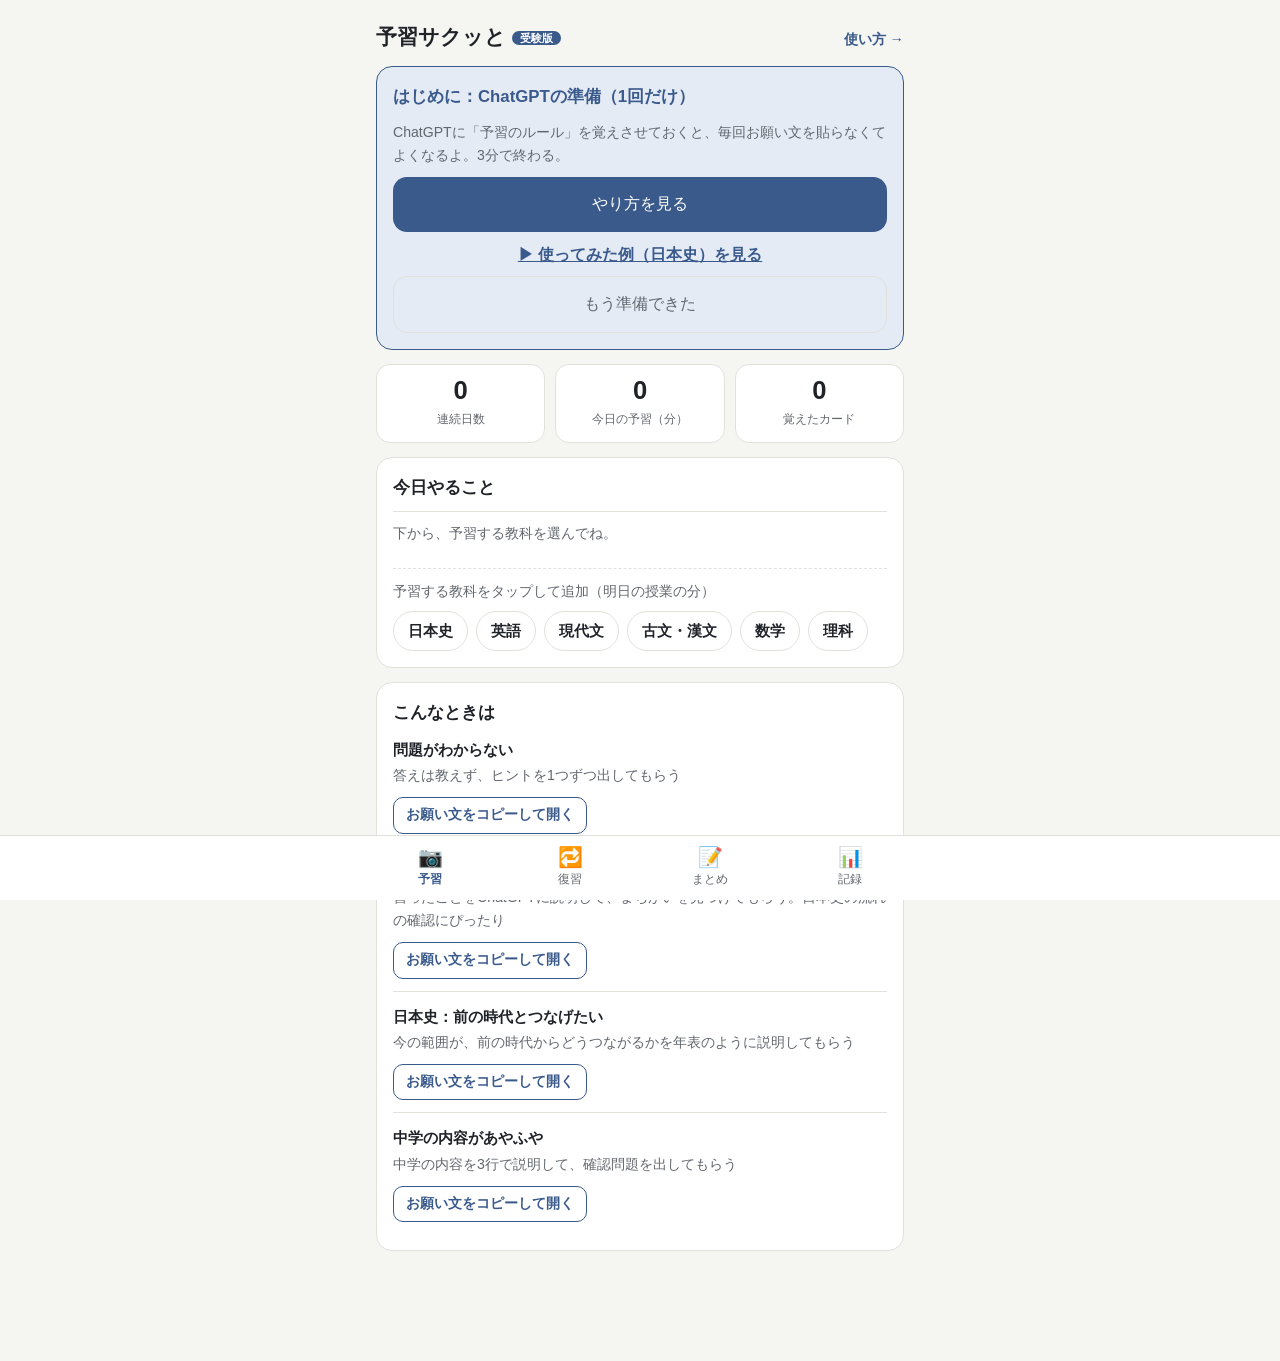
==== commit c3d1d7bc: "日本史（承久の乱）の「使ってみた例」ページを追加、アプリとガイドからリンク Co-Authored-By: Claude Opus 5.5 <noreply@anthropic.com>" ====
--- a/index.html
+++ b/index.html
@@ -285,6 +285,7 @@
         <h2>はじめに：ChatGPTの準備（1回だけ）</h2>
         <p class="sub">ChatGPTに「予習のルール」を覚えさせておくと、毎回お願い文を貼らなくてよくなるよ。3分で終わる。</p>
         <a class="btn" href="guide.html#junbi">やり方を見る</a>
+        <a href="demo.html" style="display:block;text-align:center;margin-top:10px;font-weight:700;color:var(--accent)">▶ 使ってみた例（日本史）を見る</a>
         <button class="btn plain" id="setup-done" style="margin-top:8px">もう準備できた</button>
       </div>
       <div class="tiles">
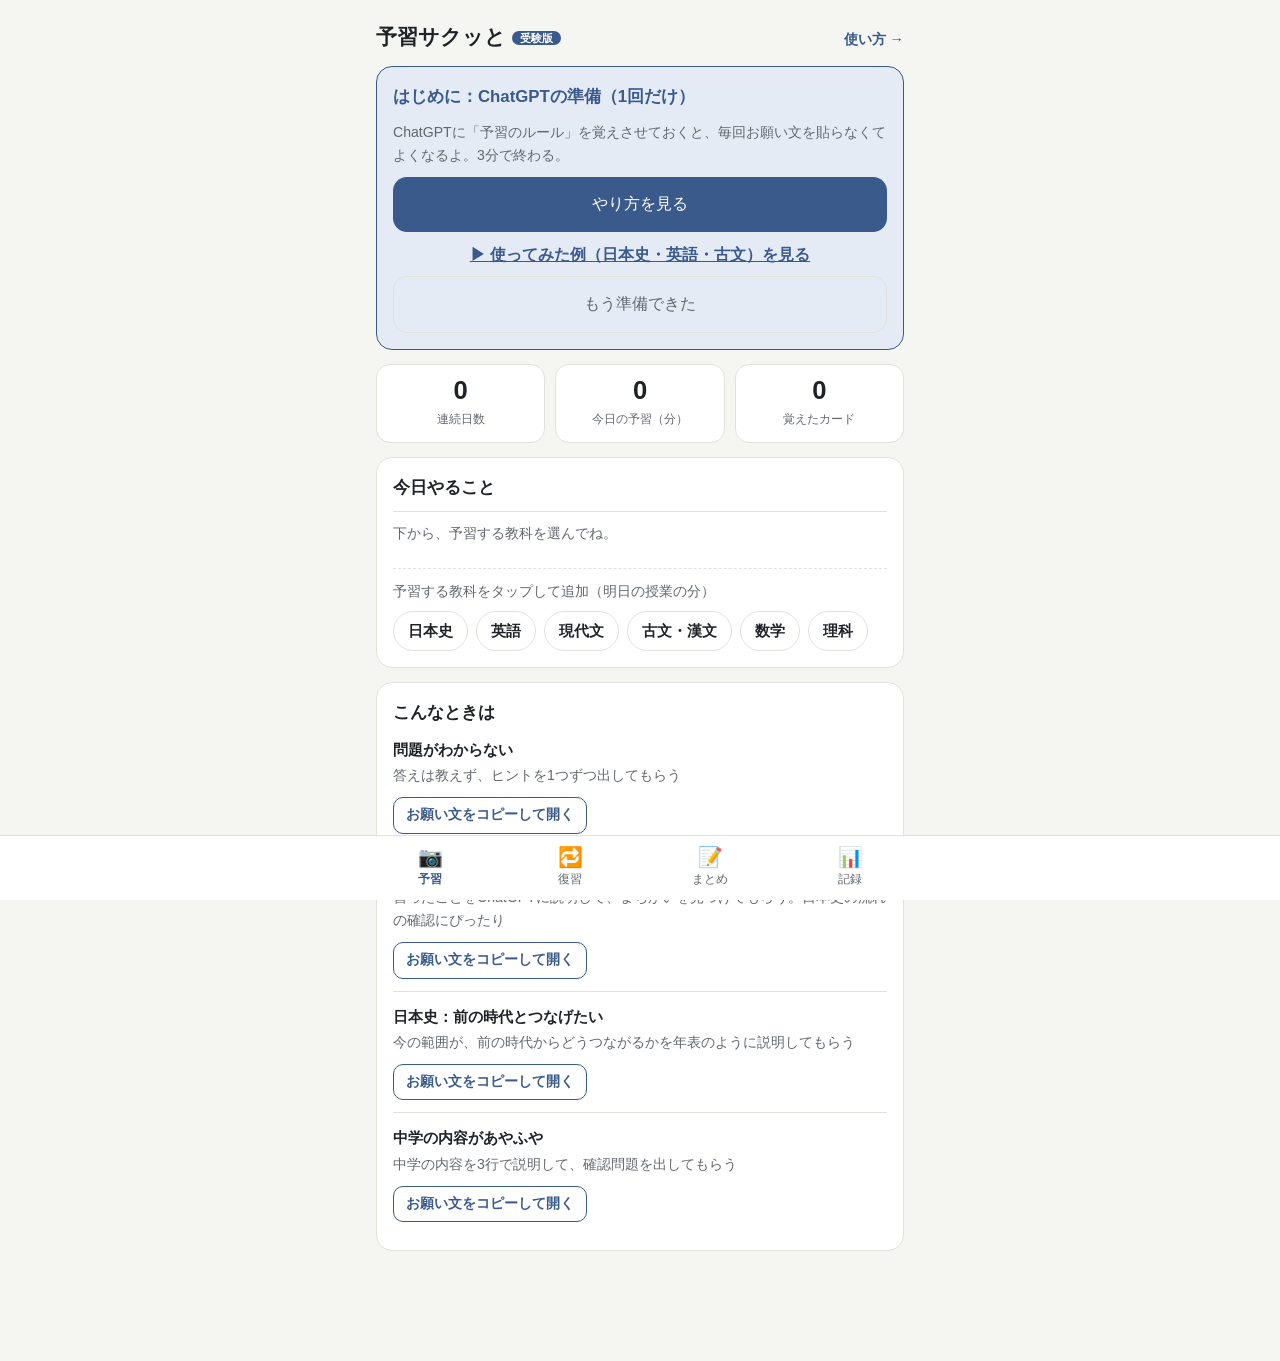
==== commit 30ebc2fa: "英語（睡眠と記憶）と古文（伊勢物語・東下り）の「使ってみた例」ページを追加 Co-Authored-By: Claude Opus 5.5 <noreply@anthropic.com>" ====
--- a/index.html
+++ b/index.html
@@ -285,7 +285,7 @@
         <h2>はじめに：ChatGPTの準備（1回だけ）</h2>
         <p class="sub">ChatGPTに「予習のルール」を覚えさせておくと、毎回お願い文を貼らなくてよくなるよ。3分で終わる。</p>
         <a class="btn" href="guide.html#junbi">やり方を見る</a>
-        <a href="demo.html" style="display:block;text-align:center;margin-top:10px;font-weight:700;color:var(--accent)">▶ 使ってみた例（日本史）を見る</a>
+        <a href="demo.html" style="display:block;text-align:center;margin-top:10px;font-weight:700;color:var(--accent)">▶ 使ってみた例（日本史・英語・古文）を見る</a>
         <button class="btn plain" id="setup-done" style="margin-top:8px">もう準備できた</button>
       </div>
       <div class="tiles">
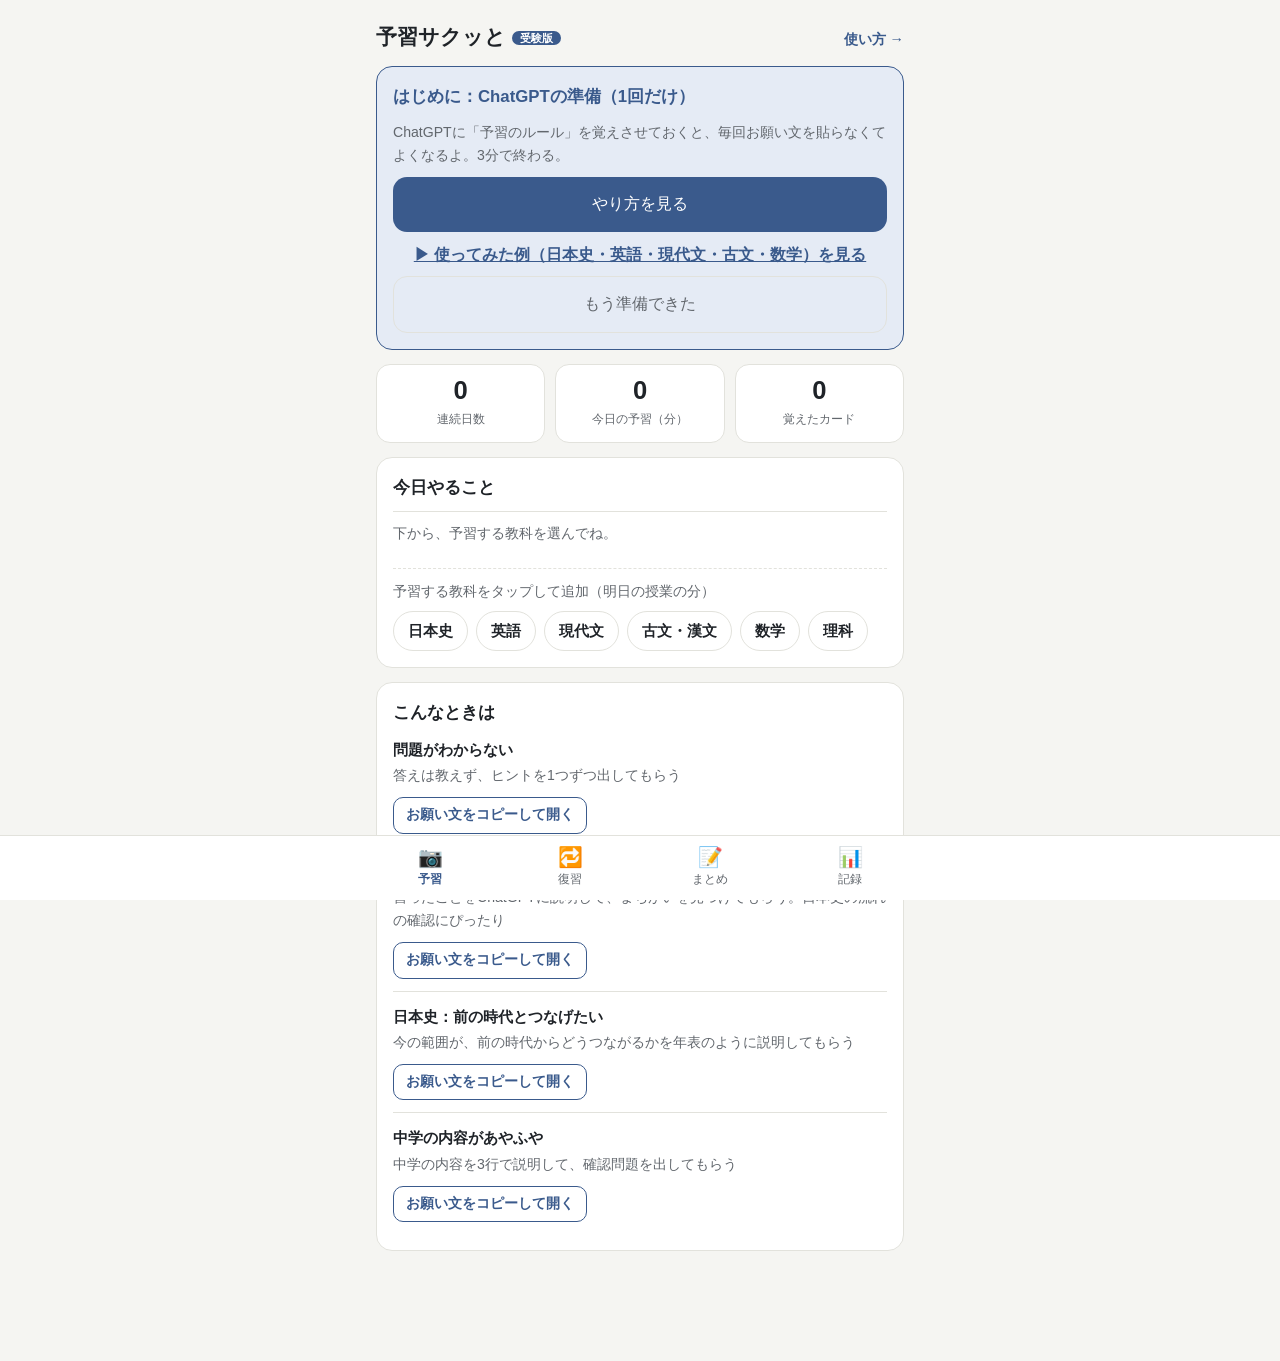
==== commit 3e3ab937: "数学（対数の性質）と現代文（忘れるという力）の「使ってみた例」を追加、教科タブを5教科に Co-Authored-By: Claude Opus 5.5 <noreply@anthropic.com>" ====
--- a/index.html
+++ b/index.html
@@ -285,7 +285,7 @@
         <h2>はじめに：ChatGPTの準備（1回だけ）</h2>
         <p class="sub">ChatGPTに「予習のルール」を覚えさせておくと、毎回お願い文を貼らなくてよくなるよ。3分で終わる。</p>
         <a class="btn" href="guide.html#junbi">やり方を見る</a>
-        <a href="demo.html" style="display:block;text-align:center;margin-top:10px;font-weight:700;color:var(--accent)">▶ 使ってみた例（日本史・英語・古文）を見る</a>
+        <a href="demo.html" style="display:block;text-align:center;margin-top:10px;font-weight:700;color:var(--accent)">▶ 使ってみた例（日本史・英語・現代文・古文・数学）を見る</a>
         <button class="btn plain" id="setup-done" style="margin-top:8px">もう準備できた</button>
       </div>
       <div class="tiles">
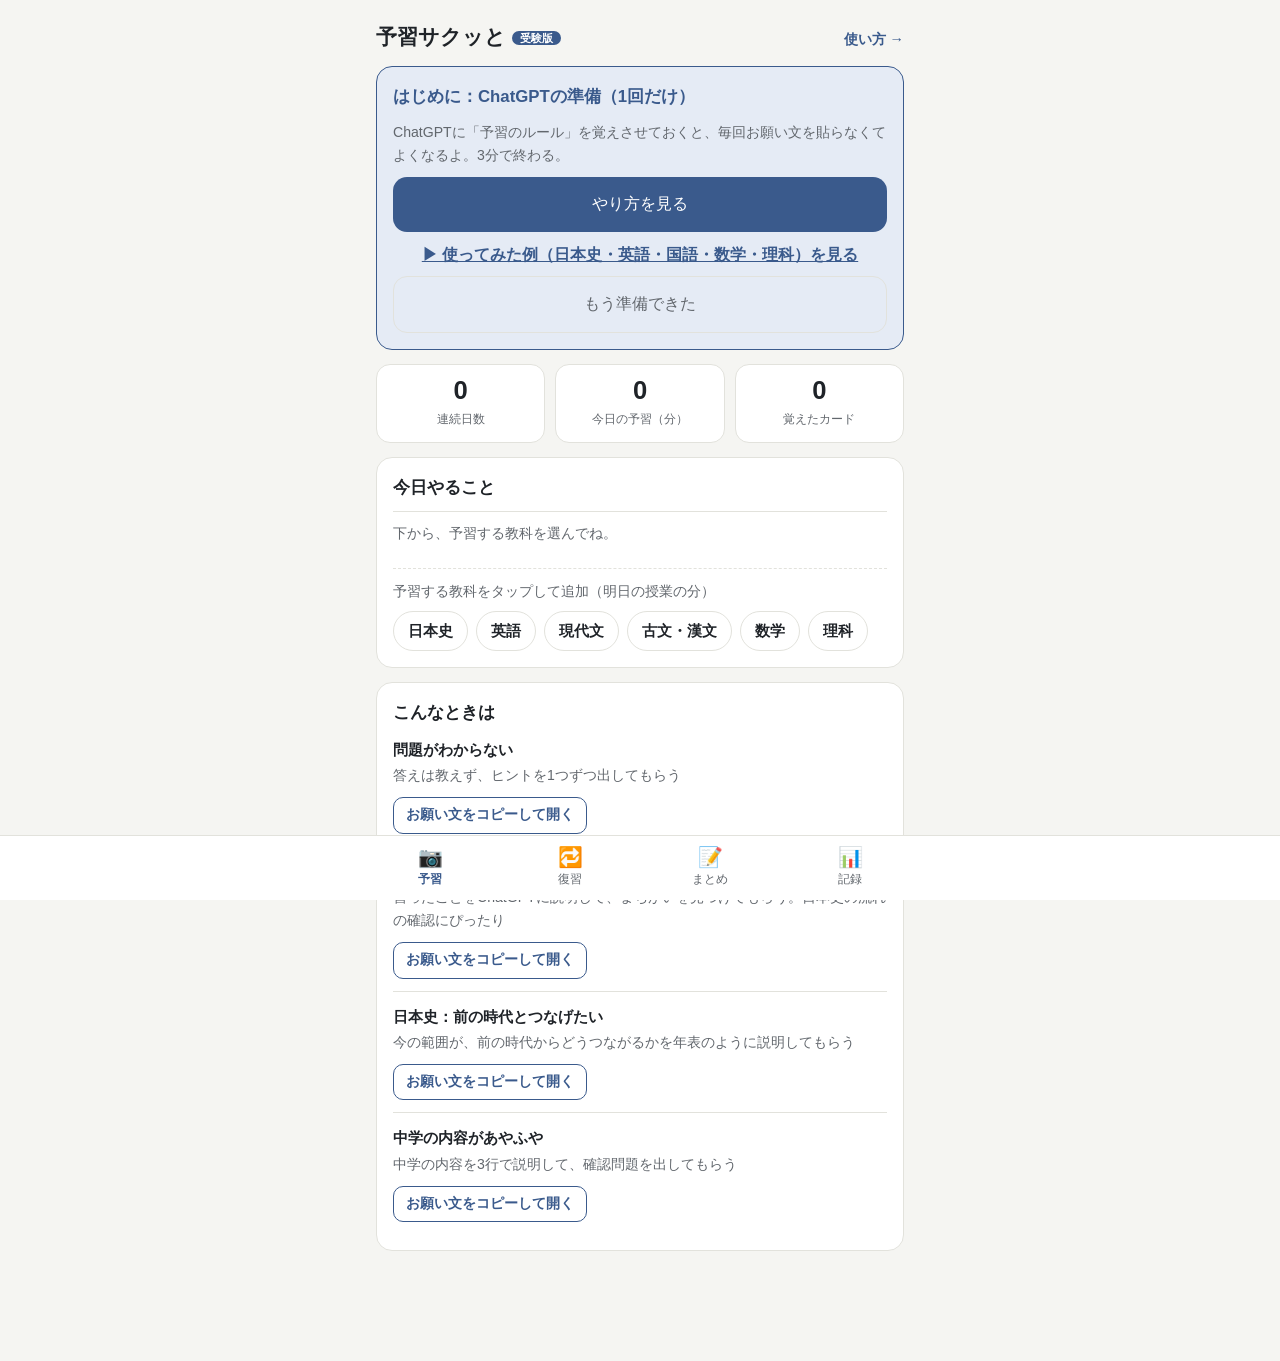
==== commit 66b7986f: "理科（生物基礎・免疫）と漢文（論語）の「使ってみた例」を追加、教科タブを7教科・2段表示に Co-Authored-By: Claude Opus 5.5 <noreply@anthropic.com" ====
--- a/index.html
+++ b/index.html
@@ -285,7 +285,7 @@
         <h2>はじめに：ChatGPTの準備（1回だけ）</h2>
         <p class="sub">ChatGPTに「予習のルール」を覚えさせておくと、毎回お願い文を貼らなくてよくなるよ。3分で終わる。</p>
         <a class="btn" href="guide.html#junbi">やり方を見る</a>
-        <a href="demo.html" style="display:block;text-align:center;margin-top:10px;font-weight:700;color:var(--accent)">▶ 使ってみた例（日本史・英語・現代文・古文・数学）を見る</a>
+        <a href="demo.html" style="display:block;text-align:center;margin-top:10px;font-weight:700;color:var(--accent)">▶ 使ってみた例（日本史・英語・国語・数学・理科）を見る</a>
         <button class="btn plain" id="setup-done" style="margin-top:8px">もう準備できた</button>
       </div>
       <div class="tiles">
